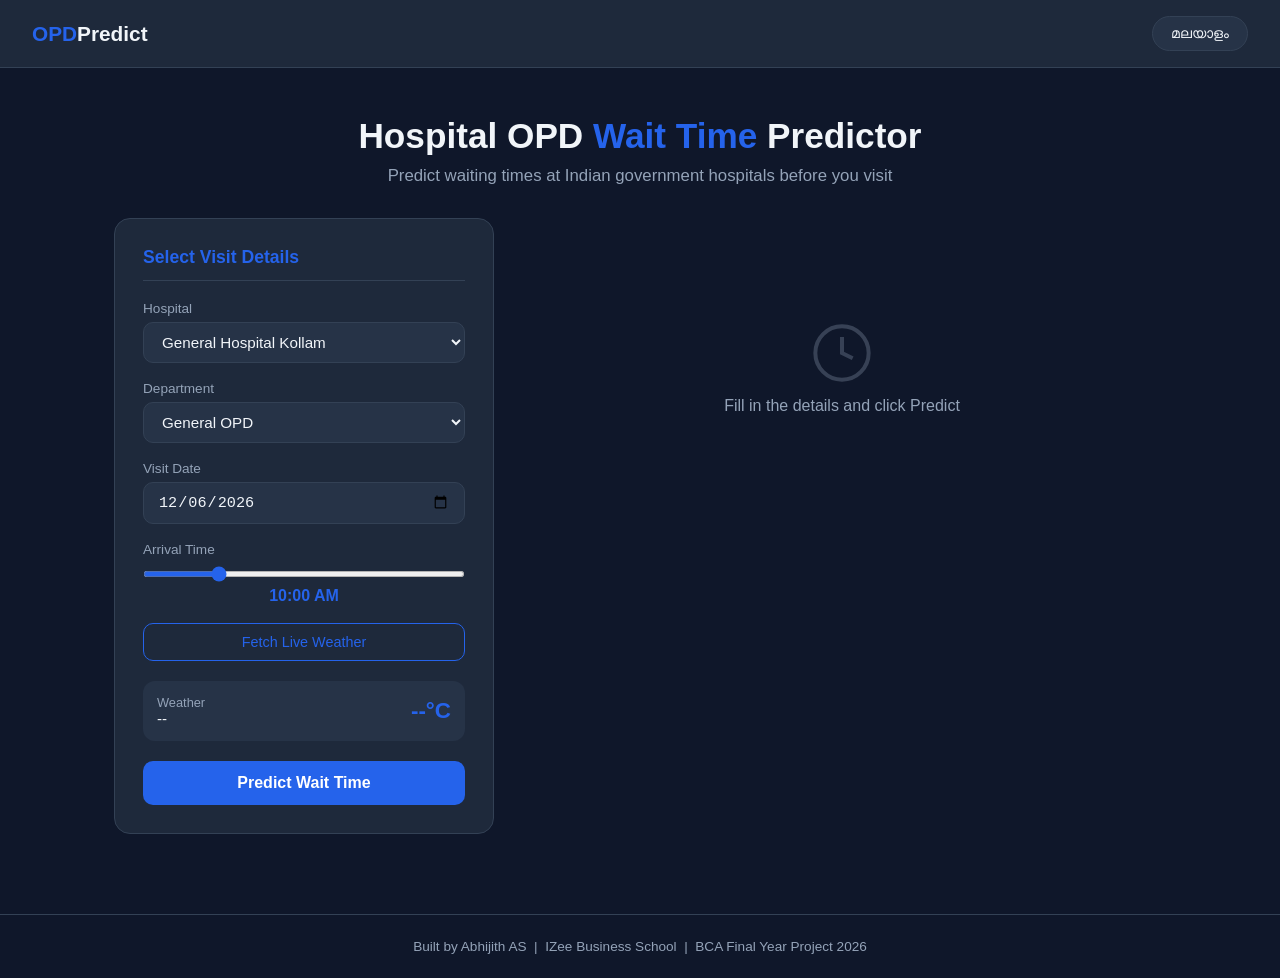
==== templates/index.html @ 2e47dd5b "Day 2: Professional HTML/CSS/JS frontend complete" ====
<!DOCTYPE html>
<html lang="en">
<head>
    <meta charset="UTF-8">
    <meta name="viewport" content="width=device-width, initial-scale=1.0">
    <title>Hospital OPD Wait Time Predictor</title>
    <link rel="stylesheet" href="/static/css/style.css">
</head>
<body>

<!-- Navbar -->
<nav class="navbar">
    <div class="logo">OPD<span>Predict</span></div>
    <button class="lang-toggle" onclick="toggleLang()" id="langBtn">മലയാളം</button>
</nav>

<!-- Hero -->
<div class="hero">
    <h1 data-en="Hospital OPD <span class='highlight'>Wait Time</span> Predictor"
        data-ml="ആശുപത്രി OPD <span class='highlight'>കാത്തിരിക്കൽ സമയം</span> പ്രവചനം">
        Hospital OPD <span style="color:var(--primary)">Wait Time</span> Predictor
    </h1>
    <p data-en="Predict waiting times at Indian government hospitals before you visit"
       data-ml="സന്ദർശനത്തിന് മുമ്പ് ആശുപത്രി കാത്തിരിക്കൽ സമയം അറിയൂ">
        Predict waiting times at Indian government hospitals before you visit
    </p>
</div>

<!-- Main -->
<div class="main-container">

    <!-- Left Panel: Form -->
    <div class="card">
        <h2 data-en="Select Visit Details" data-ml="സന്ദർശന വിവരങ്ങൾ">Select Visit Details</h2>

        <div class="form-group">
            <label data-en="Hospital" data-ml="ആശുപത്രി">Hospital</label>
            <select id="hospital">
                <option>General Hospital Kollam</option>
                <option>District Hospital Ernakulam</option>
                <option>Taluk Hospital Thrissur</option>
            </select>
        </div>

        <div class="form-group">
            <label data-en="Department" data-ml="വിഭാഗം">Department</label>
            <select id="department">
                <option>General OPD</option>
                <option>Cardiology</option>
                <option>Orthopaedics</option>
                <option>Paediatrics</option>
                <option>Gynaecology</option>
            </select>
        </div>

        <div class="form-group">
            <label data-en="Visit Date" data-ml="സന്ദർശന തീയതി">Visit Date</label>
            <input type="date" id="visitDate">
        </div>

        <div class="form-group">
            <label data-en="Arrival Time" data-ml="എത്തിച്ചേരുന്ന സമയം">Arrival Time</label>
            <input type="range" id="hourSlider" min="8" max="17" value="10"
                   oninput="updateSlider(this.value)">
            <div class="slider-label" id="sliderLabel">10:00 AM</div>
        </div>

        <!-- Weather -->
        <button class="btn-outline" onclick="fetchWeather()"
                data-en="Fetch Live Weather" data-ml="തത്സമയ കാലാവസ്ഥ">
            Fetch Live Weather
        </button>

        <div class="weather-box" id="weatherBox">
            <div>
                <div style="font-size:0.8rem;color:var(--muted)" 
                     data-en="Weather" data-ml="കാലാവസ്ഥ">Weather</div>
                <div id="weatherDesc">--</div>
            </div>
            <div class="temp" id="weatherTemp">--°C</div>
        </div>

        <button class="btn-primary" onclick="predict()" 
                style="margin-top:20px"
                data-en="Predict Wait Time" data-ml="കാത്തിരിക്കൽ സമയം പ്രവചിക്കൂ">
            Predict Wait Time
        </button>
    </div>

    <!-- Right Panel: Results -->
    <div>
        <!-- Result -->
        <div id="resultArea">
            <div class="placeholder">
                <svg width="64" height="64" fill="none" stroke="currentColor" 
                     stroke-width="1.5" viewBox="0 0 24 24">
                    <circle cx="12" cy="12" r="10"/>
                    <polyline points="12 6 12 12 16 14"/>
                </svg>
                <span data-en="Fill in the details and click Predict" 
                      data-ml="വിവരങ്ങൾ നൽകി പ്രവചിക്കൂ">
                    Fill in the details and click Predict
                </span>
            </div>
        </div>
    </div>
</div>

<footer>
    Built by Abhijith AS &nbsp;|&nbsp; IZee Business School 
    &nbsp;|&nbsp; BCA Final Year Project 2026
</footer>

<script src="/static/js/main.js"></script>
</body>
</html>
---- static/css/style.css ----
* {
    margin: 0;
    padding: 0;
    box-sizing: border-box;
}

:root {
    --primary: #2563EB;
    --primary-dark: #1d4ed8;
    --success: #16a34a;
    --warning: #d97706;
    --danger: #dc2626;
    --bg: #0f172a;
    --card: #1e293b;
    --card2: #263347;
    --text: #f1f5f9;
    --muted: #94a3b8;
    --border: #334155;
}

body {
    font-family: 'Segoe UI', sans-serif;
    background: var(--bg);
    color: var(--text);
    min-height: 100vh;
}

/* ── Navbar ── */
.navbar {
    background: var(--card);
    border-bottom: 1px solid var(--border);
    padding: 16px 32px;
    display: flex;
    align-items: center;
    justify-content: space-between;
    position: sticky;
    top: 0;
    z-index: 100;
}

.navbar .logo {
    font-size: 1.3rem;
    font-weight: 700;
    color: var(--primary);
}

.navbar .logo span {
    color: var(--text);
}

.lang-toggle {
    background: var(--card2);
    border: 1px solid var(--border);
    color: var(--text);
    padding: 8px 18px;
    border-radius: 20px;
    cursor: pointer;
    font-size: 0.9rem;
    transition: all 0.3s;
}

.lang-toggle:hover {
    background: var(--primary);
    border-color: var(--primary);
}

/* ── Hero ── */
.hero {
    text-align: center;
    padding: 48px 24px 32px;
}

.hero h1 {
    font-size: 2.2rem;
    font-weight: 800;
    margin-bottom: 10px;
}

.hero h1 span {
    color: var(--primary);
}

.hero p {
    color: var(--muted);
    font-size: 1.05rem;
}

/* ── Main Layout ── */
.main-container {
    max-width: 1100px;
    margin: 0 auto;
    padding: 0 24px 48px;
    display: grid;
    grid-template-columns: 380px 1fr;
    gap: 24px;
}

/* ── Card ── */
.card {
    background: var(--card);
    border: 1px solid var(--border);
    border-radius: 16px;
    padding: 28px;
}

.card h2 {
    font-size: 1.1rem;
    font-weight: 600;
    margin-bottom: 20px;
    color: var(--primary);
    border-bottom: 1px solid var(--border);
    padding-bottom: 12px;
}

/* ── Form Elements ── */
.form-group {
    margin-bottom: 18px;
}

.form-group label {
    display: block;
    font-size: 0.85rem;
    color: var(--muted);
    margin-bottom: 6px;
    font-weight: 500;
}

.form-group select,
.form-group input[type="date"] {
    width: 100%;
    background: var(--card2);
    border: 1px solid var(--border);
    color: var(--text);
    padding: 10px 14px;
    border-radius: 10px;
    font-size: 0.95rem;
    outline: none;
    transition: border 0.2s;
}

.form-group select:focus,
.form-group input[type="date"]:focus {
    border-color: var(--primary);
}

/* ── Slider ── */
.slider-wrap {
    position: relative;
}

input[type="range"] {
    width: 100%;
    accent-color: var(--primary);
    height: 6px;
    cursor: pointer;
}

.slider-label {
    text-align: center;
    font-size: 1rem;
    font-weight: 600;
    color: var(--primary);
    margin-top: 6px;
}

/* ── Weather Box ── */
.weather-box {
    background: var(--card2);
    border-radius: 12px;
    padding: 14px;
    margin-top: 8px;
    display: flex;
    justify-content: space-between;
    align-items: center;
    font-size: 0.95rem;
}

.weather-box .temp {
    font-size: 1.4rem;
    font-weight: 700;
    color: var(--primary);
}

/* ── Buttons ── */
.btn-primary {
    width: 100%;
    background: var(--primary);
    color: white;
    border: none;
    padding: 13px;
    border-radius: 10px;
    font-size: 1rem;
    font-weight: 600;
    cursor: pointer;
    transition: background 0.2s;
    margin-top: 6px;
}

.btn-primary:hover {
    background: var(--primary-dark);
}

.btn-outline {
    width: 100%;
    background: transparent;
    color: var(--primary);
    border: 1px solid var(--primary);
    padding: 10px;
    border-radius: 10px;
    font-size: 0.9rem;
    cursor: pointer;
    transition: all 0.2s;
    margin-bottom: 12px;
}

.btn-outline:hover {
    background: var(--primary);
    color: white;
}

/* ── Result Box ── */
.result-box {
    border-radius: 16px;
    padding: 28px;
    text-align: center;
    margin-bottom: 20px;
    border: 2px solid transparent;
    transition: all 0.4s;
}

.result-box.low {
    background: rgba(22, 163, 74, 0.12);
    border-color: var(--success);
}

.result-box.moderate {
    background: rgba(217, 119, 6, 0.12);
    border-color: var(--warning);
}

.result-box.high {
    background: rgba(220, 38, 38, 0.12);
    border-color: var(--danger);
}

.result-box .wait-time {
    font-size: 3.5rem;
    font-weight: 800;
    line-height: 1;
}

.result-box.low .wait-time { color: var(--success); }
.result-box.moderate .wait-time { color: var(--warning); }
.result-box.high .wait-time { color: var(--danger); }

.result-box .wait-label {
    font-size: 1rem;
    color: var(--muted);
    margin-top: 6px;
}

.result-box .wait-status {
    font-size: 1.1rem;
    font-weight: 600;
    margin-top: 10px;
}

/* ── Info Pills ── */
.info-pills {
    display: flex;
    gap: 10px;
    flex-wrap: wrap;
    margin-bottom: 20px;
}

.pill {
    background: var(--card2);
    border: 1px solid var(--border);
    border-radius: 20px;
    padding: 6px 16px;
    font-size: 0.85rem;
    color: var(--muted);
}

/* ── Best Time Cards ── */
.best-time-grid {
    display: grid;
    grid-template-columns: 1fr 1fr;
    gap: 16px;
    margin-bottom: 20px;
}

.best-time-card {
    background: var(--card2);
    border: 1px solid var(--border);
    border-radius: 12px;
    padding: 18px;
    text-align: center;
}

.best-time-card .bt-label {
    font-size: 0.8rem;
    color: var(--muted);
    margin-bottom: 6px;
}

.best-time-card .bt-value {
    font-size: 1.2rem;
    font-weight: 700;
    color: var(--primary);
}

.best-time-card .bt-wait {
    font-size: 0.85rem;
    color: var(--muted);
    margin-top: 4px;
}

/* ── Heatmap Link ── */
.heatmap-link {
    display: block;
    text-align: center;
    color: var(--primary);
    font-size: 0.95rem;
    margin-top: 8px;
    text-decoration: none;
}

.heatmap-link:hover {
    text-decoration: underline;
}

/* ── Footer ── */
footer {
    text-align: center;
    padding: 24px;
    color: var(--muted);
    font-size: 0.85rem;
    border-top: 1px solid var(--border);
    margin-top: 32px;
}

/* ── Placeholder ── */
.placeholder {
    display: flex;
    flex-direction: column;
    align-items: center;
    justify-content: center;
    height: 300px;
    color: var(--muted);
    font-size: 1rem;
    gap: 12px;
}

.placeholder svg {
    opacity: 0.3;
}

/* ── Responsive ── */
@media (max-width: 768px) {
    .main-container {
        grid-template-columns: 1fr;
    }
    .hero h1 {
        font-size: 1.6rem;
    }
}
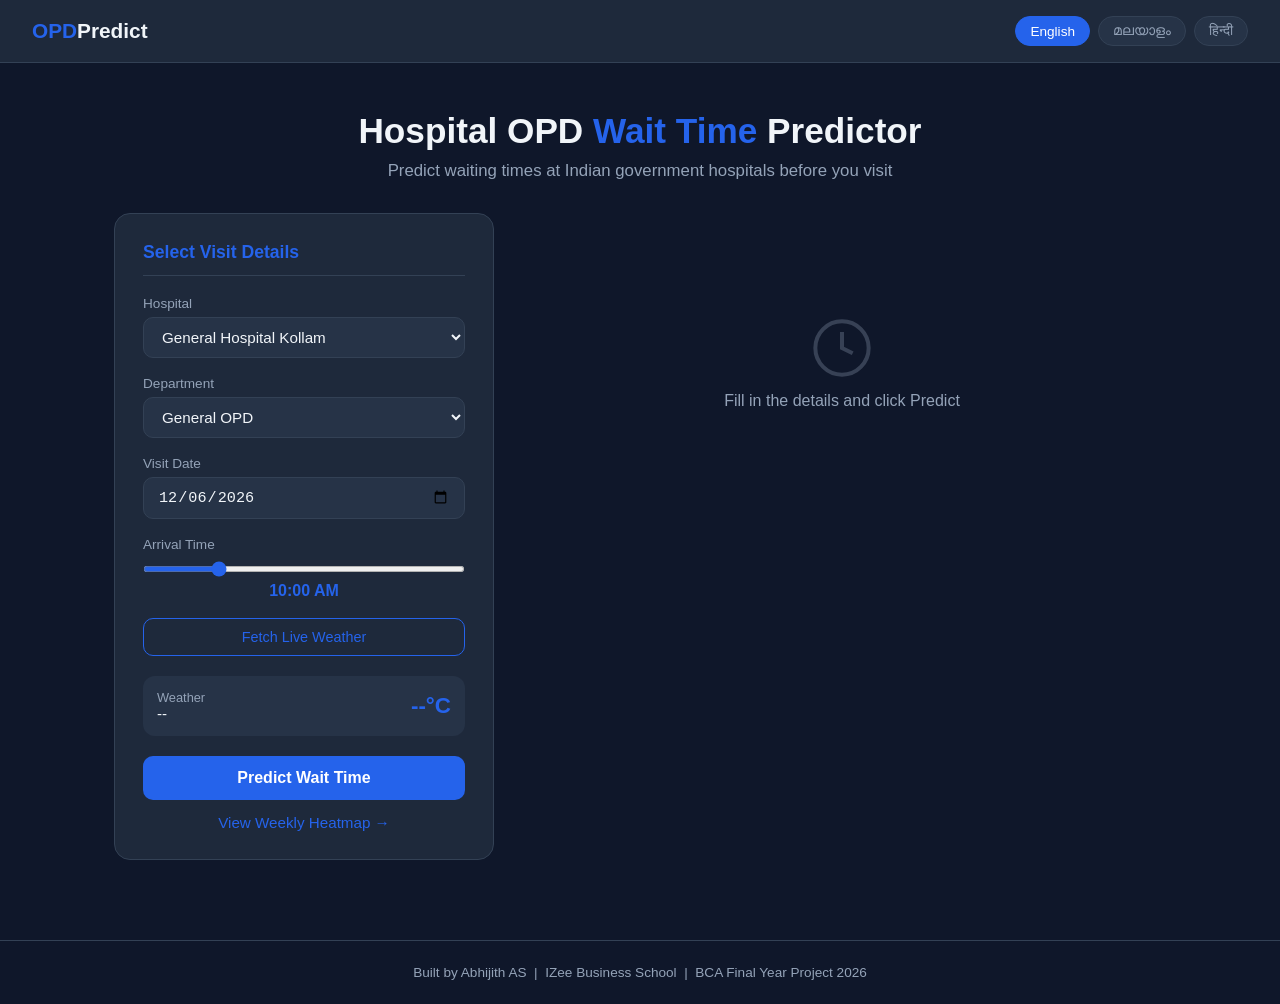
==== commit 98a3eb96: "Day 3: Heatmap page + Hindi language added" ====
--- a/templates/index.html
+++ b/templates/index.html
@@ -6,35 +6,35 @@
     <title>Hospital OPD Wait Time Predictor</title>
     <link rel="stylesheet" href="/static/css/style.css">
 </head>
+
 <body>
 
 <!-- Navbar -->
 <nav class="navbar">
     <div class="logo">OPD<span>Predict</span></div>
-    <button class="lang-toggle" onclick="toggleLang()" id="langBtn">മലയാളം</button>
+    <div class="lang-buttons">
+        <button class="lang-btn active" onclick="setLang('en')" id="btn-en">English</button>
+        <button class="lang-btn" onclick="setLang('ml')" id="btn-ml">മലയാളം</button>
+        <button class="lang-btn" onclick="setLang('hi')" id="btn-hi">हिन्दी</button>
+    </div>
 </nav>
 
 <!-- Hero -->
 <div class="hero">
-    <h1 data-en="Hospital OPD <span class='highlight'>Wait Time</span> Predictor"
-        data-ml="ആശുപത്രി OPD <span class='highlight'>കാത്തിരിക്കൽ സമയം</span> പ്രവചനം">
+    <h1 id="hero-title">
         Hospital OPD <span style="color:var(--primary)">Wait Time</span> Predictor
     </h1>
-    <p data-en="Predict waiting times at Indian government hospitals before you visit"
-       data-ml="സന്ദർശനത്തിന് മുമ്പ് ആശുപത്രി കാത്തിരിക്കൽ സമയം അറിയൂ">
-        Predict waiting times at Indian government hospitals before you visit
-    </p>
+    <p id="hero-sub">Predict waiting times at Indian government hospitals before you visit</p>
 </div>
 
 <!-- Main -->
 <div class="main-container">
-
-    <!-- Left Panel: Form -->
+    <!-- Left Panel -->
     <div class="card">
-        <h2 data-en="Select Visit Details" data-ml="സന്ദർശന വിവരങ്ങൾ">Select Visit Details</h2>
+        <h2 id="label-details">Select Visit Details</h2>
 
         <div class="form-group">
-            <label data-en="Hospital" data-ml="ആശുപത്രി">Hospital</label>
+            <label id="label-hospital">Hospital</label>
             <select id="hospital">
                 <option>General Hospital Kollam</option>
                 <option>District Hospital Ernakulam</option>
@@ -43,7 +43,7 @@
         </div>
 
         <div class="form-group">
-            <label data-en="Department" data-ml="വിഭാഗം">Department</label>
+            <label id="label-dept">Department</label>
             <select id="department">
                 <option>General OPD</option>
                 <option>Cardiology</option>
@@ -54,60 +54,57 @@
         </div>
 
         <div class="form-group">
-            <label data-en="Visit Date" data-ml="സന്ദർശന തീയതി">Visit Date</label>
+            <label id="label-date">Visit Date</label>
             <input type="date" id="visitDate">
         </div>
 
         <div class="form-group">
-            <label data-en="Arrival Time" data-ml="എത്തിച്ചേരുന്ന സമയം">Arrival Time</label>
+            <label id="label-time">Arrival Time</label>
             <input type="range" id="hourSlider" min="8" max="17" value="10"
                    oninput="updateSlider(this.value)">
             <div class="slider-label" id="sliderLabel">10:00 AM</div>
         </div>
 
-        <!-- Weather -->
-        <button class="btn-outline" onclick="fetchWeather()"
-                data-en="Fetch Live Weather" data-ml="തത്സമയ കാലാവസ്ഥ">
+        <button class="btn-outline" onclick="fetchWeather()" id="btn-weather">
             Fetch Live Weather
         </button>
 
         <div class="weather-box" id="weatherBox">
             <div>
-                <div style="font-size:0.8rem;color:var(--muted)" 
-                     data-en="Weather" data-ml="കാലാവസ്ഥ">Weather</div>
+                <div style="font-size:0.8rem;color:var(--muted)" id="label-weather">Weather</div>
                 <div id="weatherDesc">--</div>
             </div>
             <div class="temp" id="weatherTemp">--°C</div>
         </div>
 
-        <button class="btn-primary" onclick="predict()" 
-                style="margin-top:20px"
-                data-en="Predict Wait Time" data-ml="കാത്തിരിക്കൽ സമയം പ്രവചിക്കൂ">
+        <button class="btn-primary" onclick="predict()"
+                style="margin-top:20px" id="btn-predict">
             Predict Wait Time
         </button>
+
+        <a href="/heatmap" class="heatmap-link" 
+           style="margin-top:14px;display:block" id="link-heatmap">
+            View Weekly Heatmap →
+        </a>
     </div>
 
-    <!-- Right Panel: Results -->
+    <!-- Right Panel -->
     <div>
-        <!-- Result -->
         <div id="resultArea">
             <div class="placeholder">
-                <svg width="64" height="64" fill="none" stroke="currentColor" 
+                <svg width="64" height="64" fill="none" stroke="currentColor"
                      stroke-width="1.5" viewBox="0 0 24 24">
                     <circle cx="12" cy="12" r="10"/>
                     <polyline points="12 6 12 12 16 14"/>
                 </svg>
-                <span data-en="Fill in the details and click Predict" 
-                      data-ml="വിവരങ്ങൾ നൽകി പ്രവചിക്കൂ">
-                    Fill in the details and click Predict
-                </span>
+                <span id="placeholder-text">Fill in the details and click Predict</span>
             </div>
         </div>
     </div>
 </div>
 
 <footer>
-    Built by Abhijith AS &nbsp;|&nbsp; IZee Business School 
+    Built by Abhijith AS &nbsp;|&nbsp; IZee Business School
     &nbsp;|&nbsp; BCA Final Year Project 2026
 </footer>
 
--- a/static/css/style.css
+++ b/static/css/style.css
@@ -364,4 +364,31 @@
     .hero h1 {
         font-size: 1.6rem;
     }
+}
+/* ── Language Buttons ── */
+.lang-buttons {
+    display: flex;
+    gap: 8px;
+}
+
+.lang-btn {
+    background: var(--card2);
+    border: 1px solid var(--border);
+    color: var(--muted);
+    padding: 6px 14px;
+    border-radius: 20px;
+    cursor: pointer;
+    font-size: 0.85rem;
+    transition: all 0.2s;
+}
+
+.lang-btn:hover {
+    border-color: var(--primary);
+    color: var(--text);
+}
+
+.lang-btn.active {
+    background: var(--primary);
+    border-color: var(--primary);
+    color: white;
 }
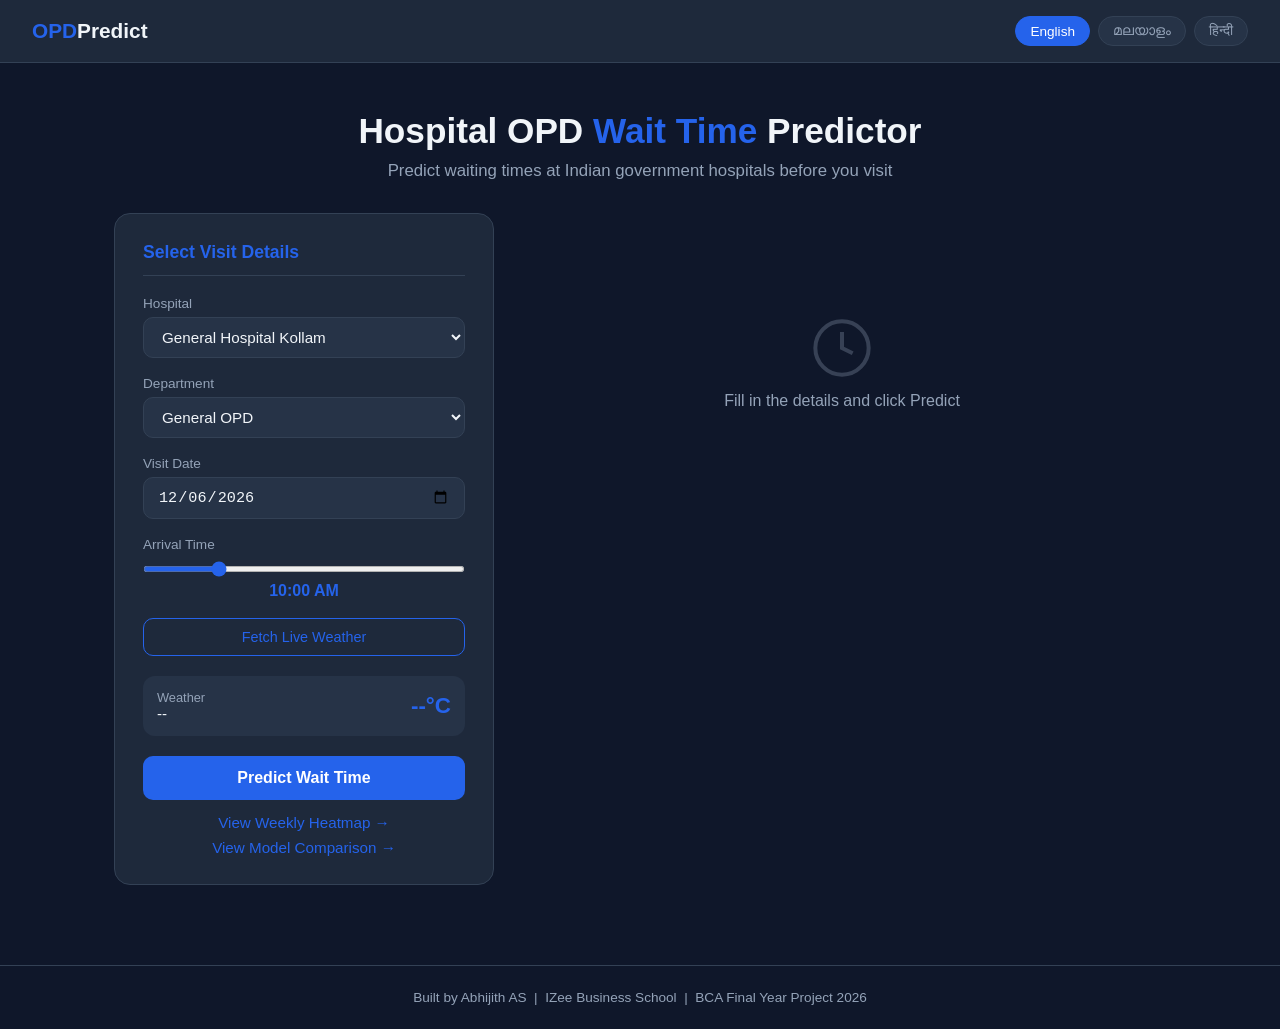
==== commit 73ff1eed: "Day 4: Model comparison page with RF vs DT vs LR charts" ====
--- a/templates/index.html
+++ b/templates/index.html
@@ -86,6 +86,10 @@
            style="margin-top:14px;display:block" id="link-heatmap">
             View Weekly Heatmap →
         </a>
+        <a href="/compare" class="heatmap-link"
+           style="margin-top:8px;display:block" id="link-compare">
+            View Model Comparison →
+        </a>
     </div>
 
     <!-- Right Panel -->
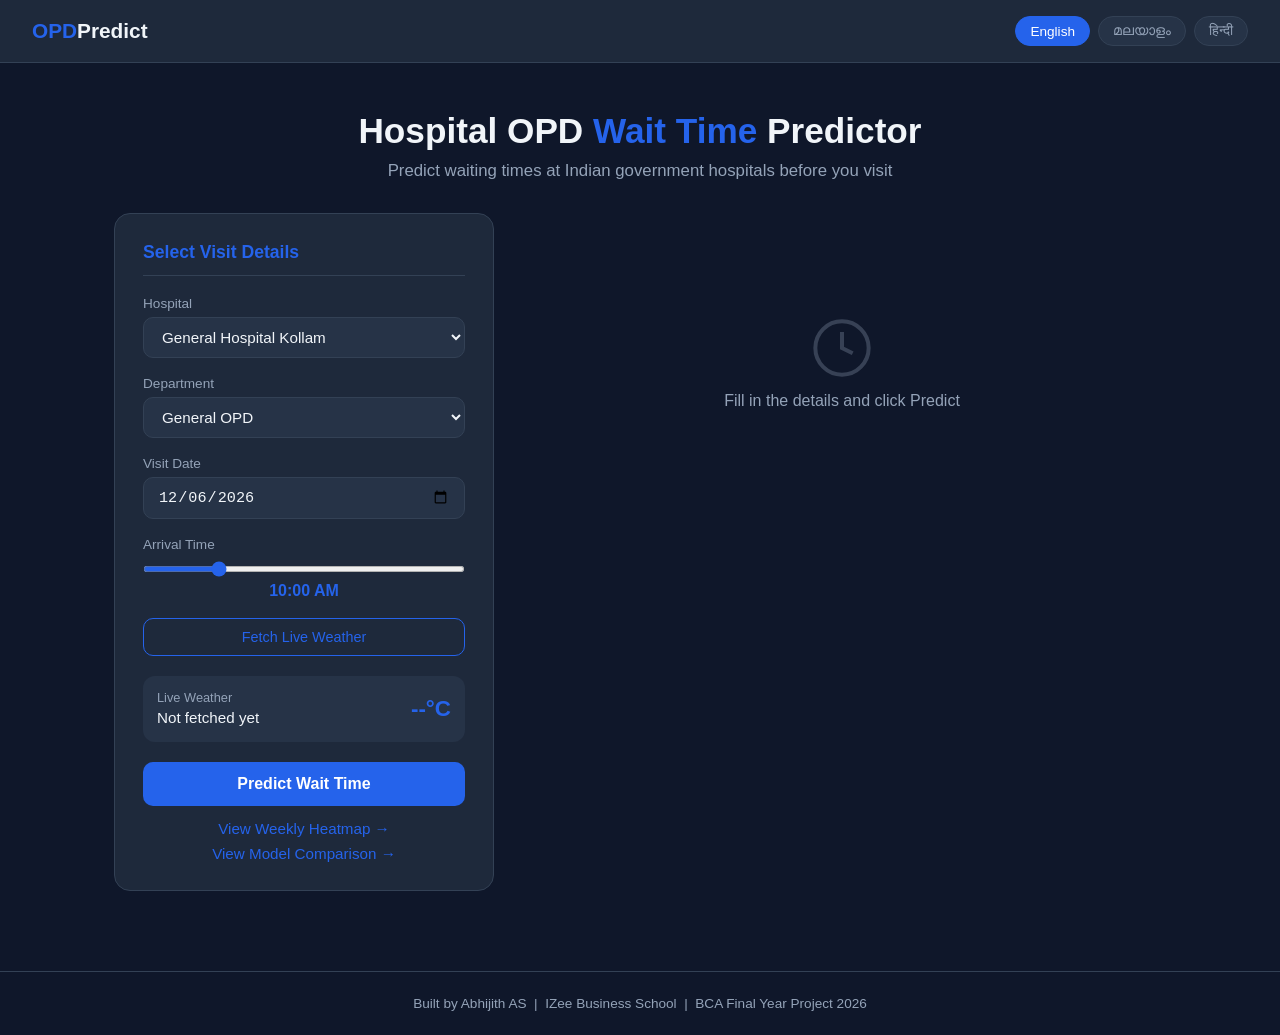
==== commit 9f7c7c12: "Update index.html" ====
--- a/templates/index.html
+++ b/templates/index.html
@@ -71,8 +71,10 @@
 
         <div class="weather-box" id="weatherBox">
             <div>
-                <div style="font-size:0.8rem;color:var(--muted)" id="label-weather">Weather</div>
-                <div id="weatherDesc">--</div>
+               <div style="font-size:0.8rem;color:var(--muted);margin-bottom:4px" 
+                     id="label-weather">Live Weather</div>
+               <div id="weatherDesc" style="font-size:0.95rem">Not fetched yet</div>
+               <div id="weatherRain" style="font-size:0.8rem;color:var(--muted);margin-top:2px"></div>
             </div>
             <div class="temp" id="weatherTemp">--°C</div>
         </div>
@@ -114,4 +116,4 @@
 
 <script src="/static/js/main.js"></script>
 </body>
-</html>+</html>
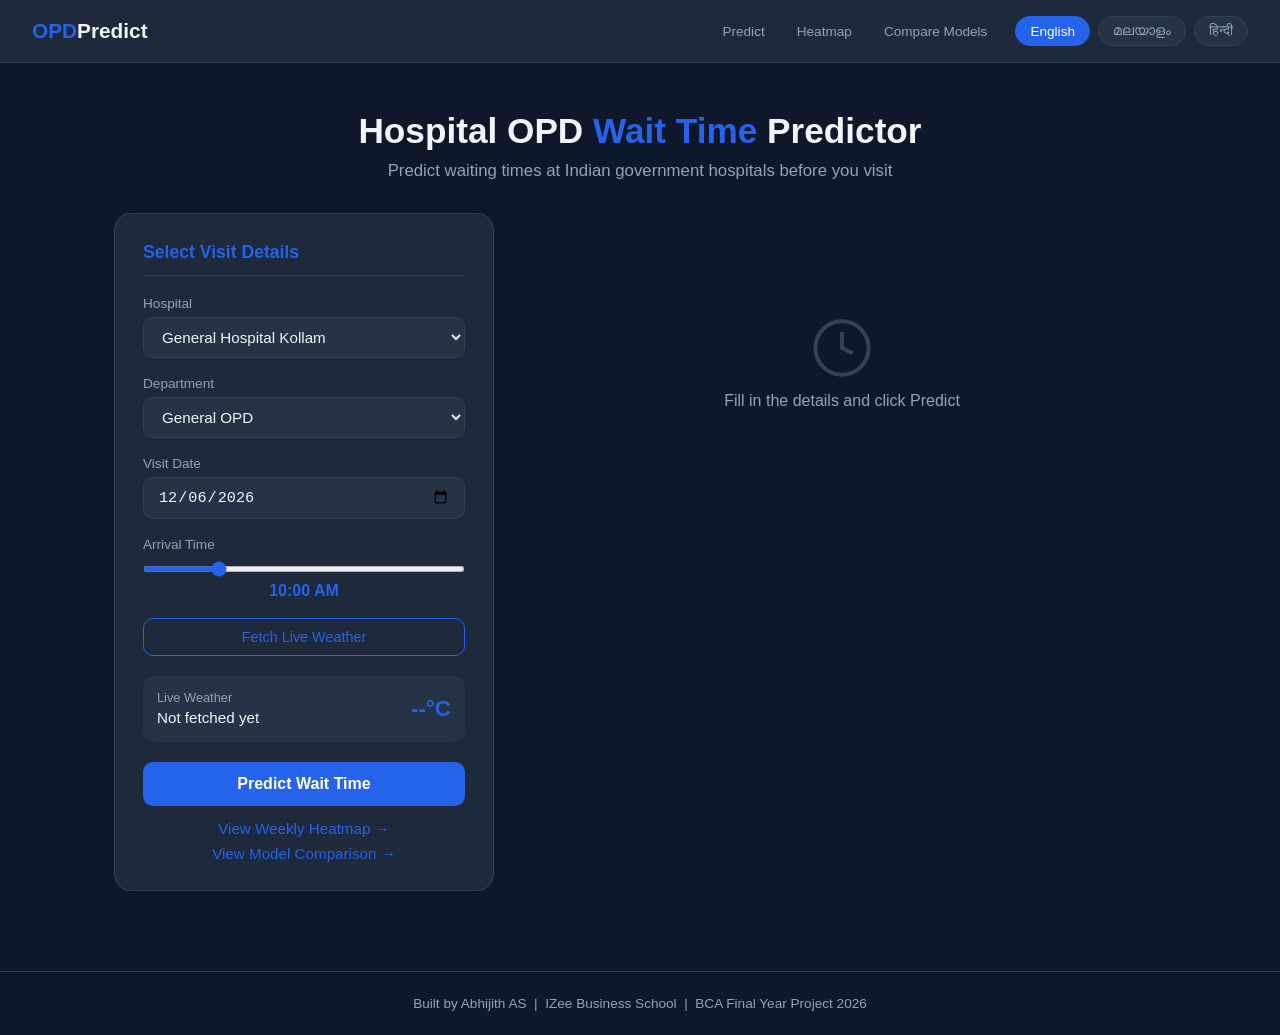
==== commit 58608ec8: "Update index.html" ====
--- a/templates/index.html
+++ b/templates/index.html
@@ -12,6 +12,11 @@
 <!-- Navbar -->
 <nav class="navbar">
     <div class="logo">OPD<span>Predict</span></div>
+    <div class="nav-links">
+        <a href="/" class="nav-link">Predict</a>
+        <a href="/heatmap" class="nav-link">Heatmap</a>
+        <a href="/compare" class="nav-link">Compare Models</a>
+    </div>
     <div class="lang-buttons">
         <button class="lang-btn active" onclick="setLang('en')" id="btn-en">English</button>
         <button class="lang-btn" onclick="setLang('ml')" id="btn-ml">മലയാളം</button>
--- a/static/css/style.css
+++ b/static/css/style.css
@@ -391,4 +391,29 @@
     background: var(--primary);
     border-color: var(--primary);
     color: white;
-}+}
+/* ── Nav Links ── */
+.nav-links {
+    display: flex;
+    gap: 8px;
+    margin-left: auto;
+    margin-right: 16px;
+}
+
+.nav-link {
+    color: var(--muted);
+    text-decoration: none;
+    font-size: 0.85rem;
+    padding: 6px 12px;
+    border-radius: 8px;
+    transition: all 0.2s;
+}
+
+.nav-link:hover {
+    color: var(--text);
+    background: var(--card2);
+}
+
+.nav-link.active-link {
+    color: var(--primary);
+}
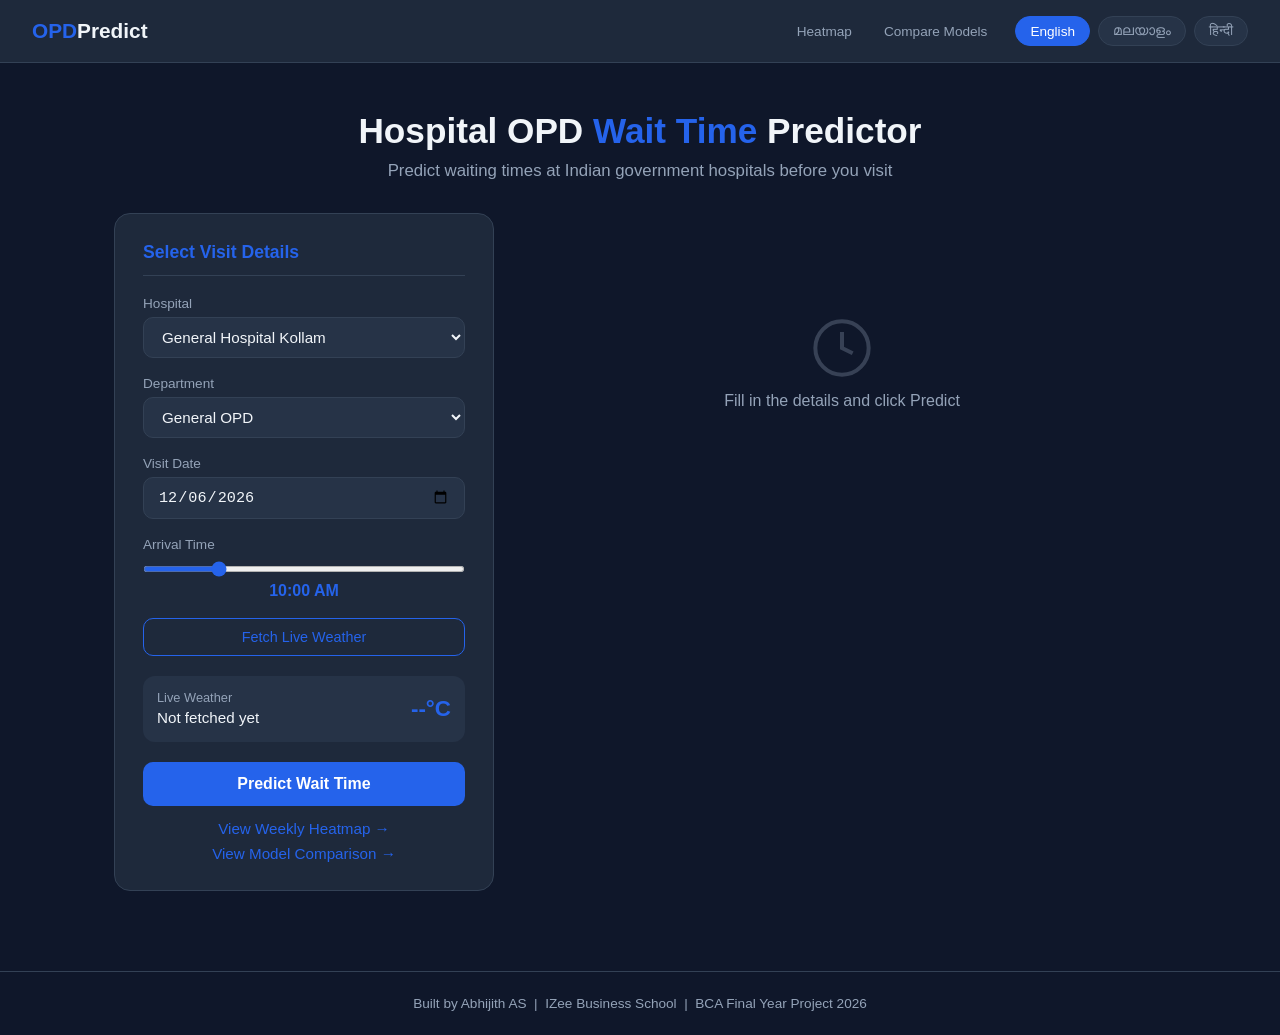
==== commit 82daa564: "Update index.html" ====
--- a/templates/index.html
+++ b/templates/index.html
@@ -13,7 +13,6 @@
 <nav class="navbar">
     <div class="logo">OPD<span>Predict</span></div>
     <div class="nav-links">
-        <a href="/" class="nav-link">Predict</a>
         <a href="/heatmap" class="nav-link">Heatmap</a>
         <a href="/compare" class="nav-link">Compare Models</a>
     </div>
